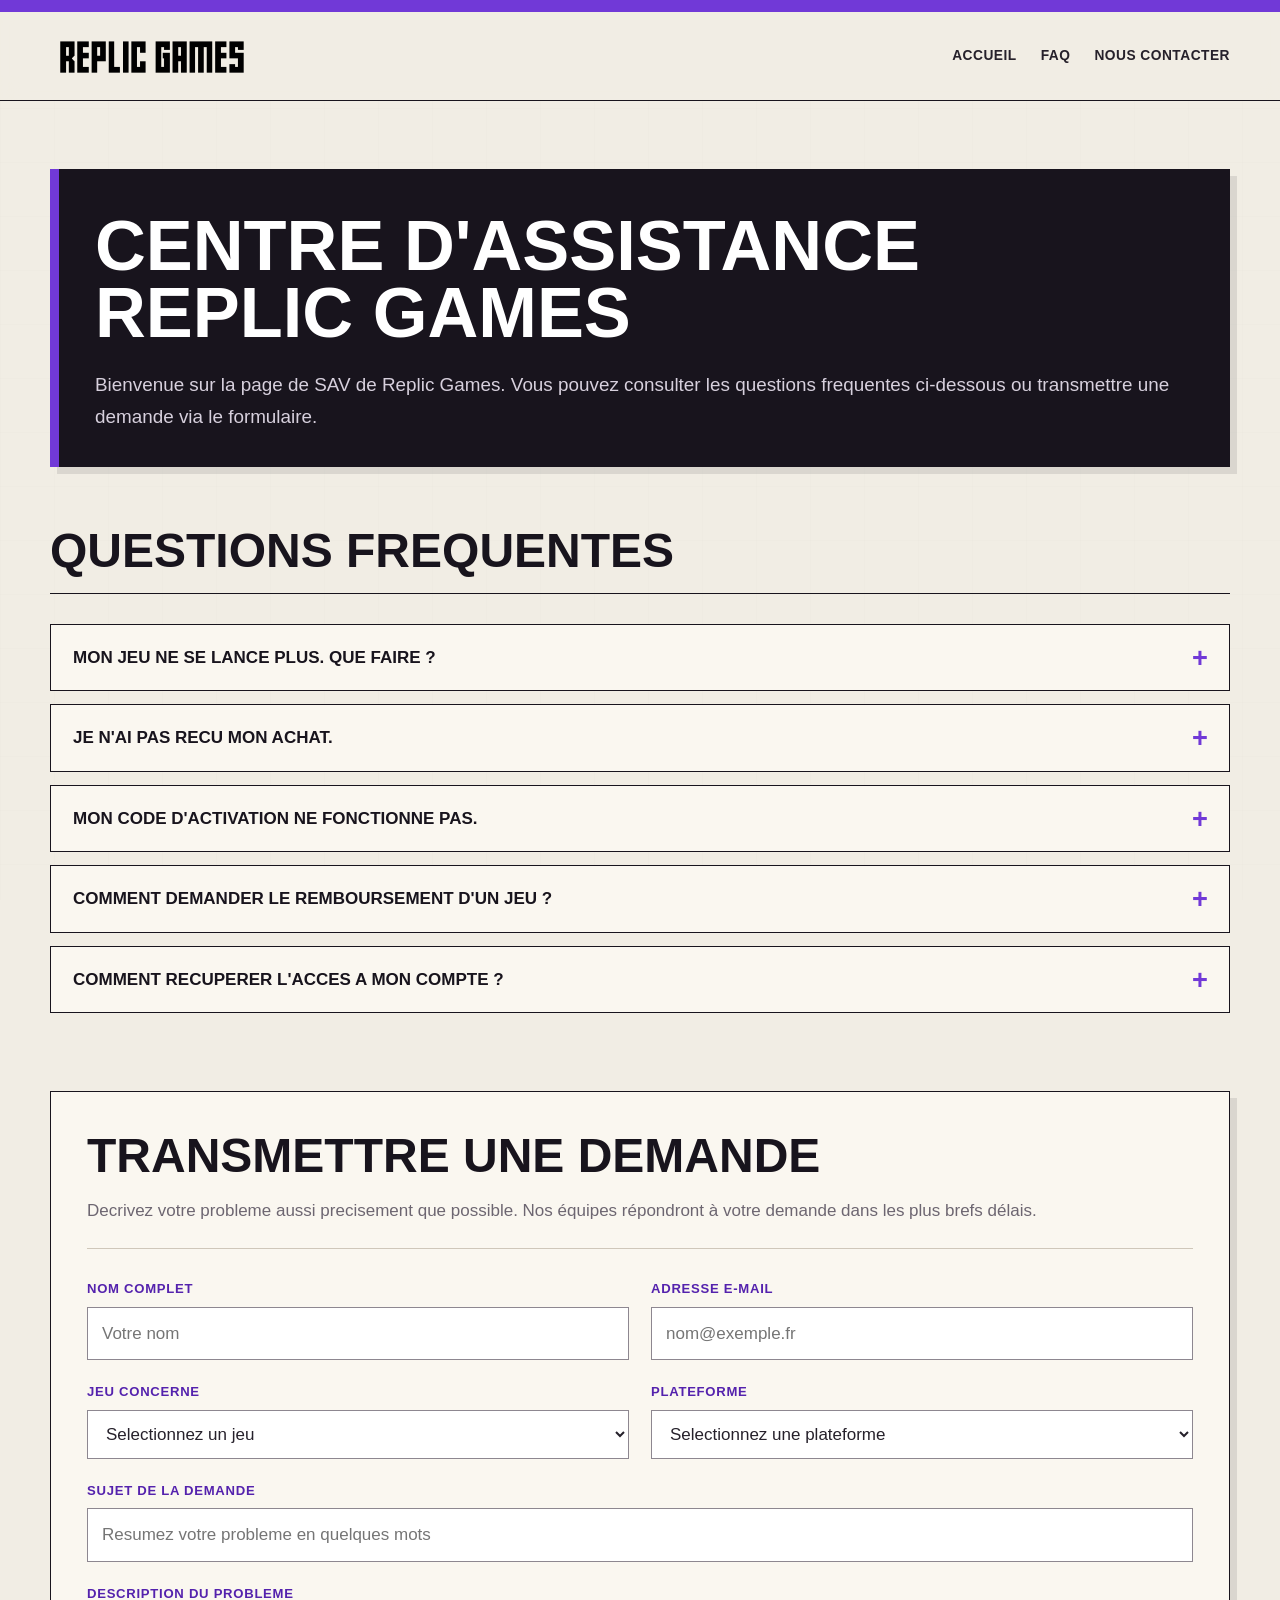
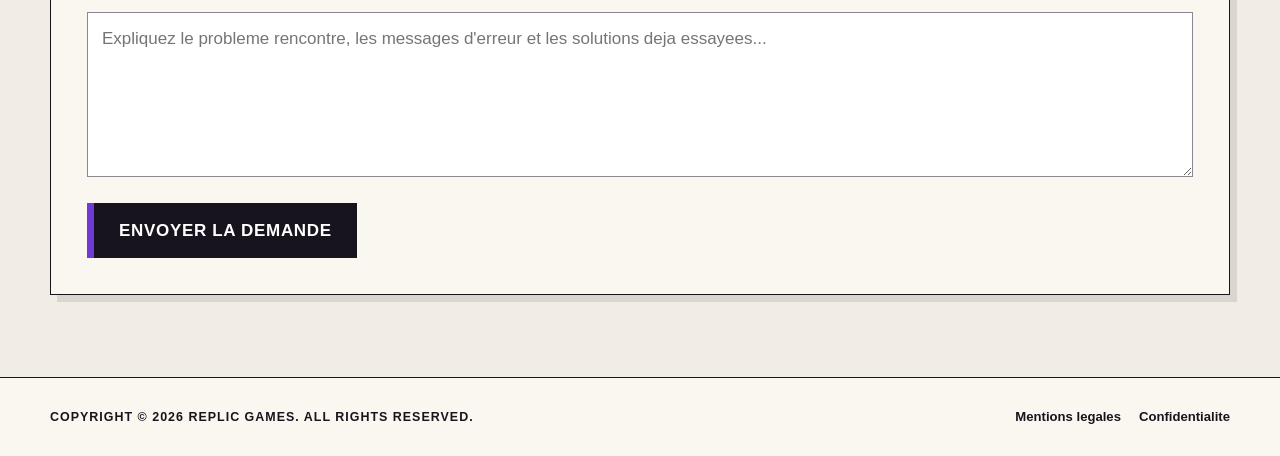
==== index.html @ 08bccaef "V1 du site" ====
<!DOCTYPE html>
<html lang="fr">
<head>
    <meta charset="UTF-8">
    <meta name="viewport" content="width=device-width, initial-scale=1.0">
    <meta name="description" content="Centre d'assistance officiel de Replic Games.">
    <title>Centre d'assistance - Replic Games</title>

    <link rel="stylesheet" href="styles.css">
    <script src="script.js" defer></script>
</head>
<body>
    <div id="site-header"></div>

    <main id="top">
        <section id="home" class="page-section support-home support-home-single" aria-labelledby="home-title">
            <div class="home-hero-sav">
                <h1 id="home-title">Centre d'assistance Replic Games</h1>
                <p class="support-home-intro">
                    Bienvenue sur la page de SAV de Replic Games. Vous pouvez consulter les
                    questions frequentes ci-dessous ou transmettre une demande via le formulaire.
                </p>
            </div>
        </section>

        <section id="faq" class="page-section section-faq" aria-labelledby="faq-title">
            <div class="section-heading">
                <div>
                    <h2 id="faq-title">Questions frequentes</h2>
                </div>
            </div>

            <div class="faq-list">
                <details>
                    <summary>Mon jeu ne se lance plus. Que faire ?</summary>
                    <p>
                        Verifiez que votre systeme est a jour, redemarrez votre appareil puis controlez
                        l'integrite des fichiers du jeu depuis votre plateforme de telechargement.
                    </p>
                </details>

                <details>
                    <summary>Je n'ai pas recu mon achat.</summary>
                    <p>
                        Verifiez l'historique de vos commandes ainsi que l'adresse e-mail associee a
                        votre compte. Certains achats peuvent necessiter quelques minutes avant d'apparaitre.
                    </p>
                </details>

                <details>
                    <summary>Mon code d'activation ne fonctionne pas.</summary>
                    <p>
                        Assurez-vous que le code a ete saisi sans espace et sur la plateforme correspondante.
                        Un code deja utilise ne peut generalement pas etre active une seconde fois.
                    </p>
                </details>

                <details>
                    <summary>Comment demander le remboursement d'un jeu ?</summary>
                    <p>
                        Les demandes sont etudiees selon la date d'achat, le temps d'utilisation et les
                        conditions generales de la plateforme concernee.
                    </p>
                </details>

                <details>
                    <summary>Comment recuperer l'acces a mon compte ?</summary>
                    <p>
                        Utilisez la procedure "Mot de passe oublie" depuis la page de connexion.
                        Un message de recuperation sera envoye a l'adresse associee au compte.
                    </p>
                </details>
            </div>
        </section>

        <section id="contact" class="page-section" aria-labelledby="contact-title">
            <div class="form-panel">
                <div class="panel-heading">
                    <h2 id="contact-title">Transmettre une demande</h2>
                    <p>
                        Decrivez votre probleme aussi precisement que possible. Nos équipes répondront à votre demande dans les plus brefs délais.
                    </p>
                </div>

                <form id="support-form" novalidate>
                    <div class="form-grid">
                        <div class="form-group">
                            <label for="name">Nom complet</label>
                            <input id="name" name="name" type="text" placeholder="Votre nom">
                        </div>

                        <div class="form-group">
                            <label for="email">Adresse e-mail</label>
                            <input id="email" name="email" type="email" placeholder="nom@exemple.fr">
                        </div>

                        <div class="form-group">
                            <label for="game">Jeu concerne</label>
                            <select id="game" name="game">
                                <option value="">Selectionnez un jeu</option>
                                <option>Jeu video 1</option>
                                <option>Jeu video 2</option>
                                <option>Jeu video 3</option>
                                <option>Autre produit</option>
                            </select>
                        </div>

                        <div class="form-group">
                            <label for="platform">Plateforme</label>
                            <select id="platform" name="platform">
                                <option value="">Selectionnez une plateforme</option>
                                <option>PC</option>
                                <option>PlayStation 5</option>
                                <option>Xbox Series</option>
                                <option>Nintendo Switch</option>
                                <option>Mobile</option>
                                <option>Autre</option>
                            </select>
                        </div>

                        <div class="form-group full-width">
                            <label for="subject">Sujet de la demande</label>
                            <input
                                id="subject"
                                name="subject"
                                type="text"
                                placeholder="Resumez votre probleme en quelques mots"
                            >
                        </div>

                        <div class="form-group full-width">
                            <label for="message">Description du probleme</label>
                            <textarea
                                id="message"
                                name="message"
                                placeholder="Expliquez le probleme rencontre, les messages d'erreur et les solutions deja essayees..."
                            ></textarea>
                        </div>

                    </div>

                    <div class="form-actions">
                        <button class="submit-button" type="submit">Envoyer la demande</button>
                    </div>

                    <div id="fake-message" class="fake-message" role="status" aria-live="polite">
                        <strong>Service temporairement indisponible.</strong>
                        Votre demande n'a pas ete transmise. Veuillez reessayer ulterieurement.
                    </div>
                </form>
            </div>
        </section>
    </main>

    <div id="site-footer"></div>
</body>
</html>
---- styles.css ----
:root {
    --purple: #7139d7;
    --purple-dark: #5422ad;
    --purple-soft: #bda0f4;
    --ink: #18141d;
    --text: #26212b;
    --muted: #6d6671;
    --paper: #f1ede4;
    --paper-light: #faf7f0;
    --white: #ffffff;
    --border: #cfc7ba;
    --success: #55a96b;
    --danger-soft: #fff1d7;
    --shadow: 7px 7px 0 rgba(24, 20, 29, 0.10);
    --content-width: 1180px;
}

* {
    box-sizing: border-box;
}

html {
    scroll-behavior: smooth;
}

body {
    margin: 0;
    color: var(--text);
    background: var(--paper);
    font-family: Calibri, Carlito, "Segoe UI", Arial, sans-serif;
    font-size: 17px;
    line-height: 1.5;
}

body::before {
    content: "";
    position: fixed;
    inset: 0;
    z-index: -2;
    pointer-events: none;
    opacity: 0.24;
    background-image:
        linear-gradient(rgba(24, 20, 29, 0.035) 1px, transparent 1px),
        linear-gradient(90deg, rgba(24, 20, 29, 0.035) 1px, transparent 1px);
    background-size: 54px 54px;
}

a {
    color: inherit;
    text-decoration: none;
}

button,
input,
select,
textarea {
    font: inherit;
}

button,
a,
summary {
    -webkit-tap-highlight-color: transparent;
}

img {
    max-width: 100%;
}

.sr-only {
    position: absolute;
    width: 1px;
    height: 1px;
    padding: 0;
    margin: -1px;
    overflow: hidden;
    clip: rect(0, 0, 0, 0);
    white-space: nowrap;
    border: 0;
}

.top-accent {
    height: 12px;
    background: var(--purple);
}

.site-header {
    position: sticky;
    top: 0;
    z-index: 20;
    background: rgba(241, 237, 228, 0.97);
    backdrop-filter: blur(12px);
    border-bottom: 1px solid var(--ink);
}

.header-shell,
.hero-shell,
.page-section,
.footer-shell {
    width: min(calc(100% - 48px), var(--content-width));
    margin: 0 auto;
}

.header-shell {
    min-height: 88px;
    display: flex;
    align-items: center;
    justify-content: space-between;
    gap: 34px;
    border-top: 1px solid transparent;
}

.brand {
    min-width: 0;
    display: flex;
    align-items: center;
    gap: 22px;
}

.brand-wordmark {
    width: min(330px, 34vw);
    max-height: 68px;
    object-fit: contain;
    object-position: left center;
}

.brand-wordmark.is-missing,
.footer-emblem.is-missing {
    display: none;
}

.brand-wordmark:not(.is-missing) + .brand-fallback,
.footer-emblem:not(.is-missing) + .footer-emblem-fallback {
    display: none;
}

.brand-fallback {
    color: var(--ink);
    font-family: Impact, Haettenschweiler, "Arial Narrow Bold", sans-serif;
    font-size: clamp(2rem, 4vw, 3.45rem);
    line-height: 0.82;
    letter-spacing: 0.015em;
    white-space: nowrap;
}

.brand-copy {
    min-width: 160px;
    padding-left: 20px;
    display: flex;
    flex-direction: column;
    border-left: 1px solid var(--ink);
}

.brand-kicker,
.section-label,
.eyebrow,
.hero-badge-code {
    color: var(--purple);
    font-weight: 800;
    font-size: 0.78rem;
    letter-spacing: 0.08em;
    text-transform: uppercase;
}

.brand-title {
    color: var(--ink);
    font-weight: 800;
    font-size: 1.05rem;
    text-transform: uppercase;
}

.main-navigation {
    display: flex;
    align-items: center;
    justify-content: flex-end;
    gap: 24px;
    font-weight: 800;
    font-size: 0.86rem;
    letter-spacing: 0.035em;
    text-transform: uppercase;
}

.main-navigation a {
    padding: 9px 0 6px;
    border-bottom: 3px solid transparent;
}

.main-navigation a:hover,
.main-navigation a:focus-visible {
    color: var(--purple-dark);
    border-bottom-color: var(--purple);
}

.menu-toggle {
    display: none;
    width: 48px;
    height: 44px;
    padding: 10px;
    border: 1px solid var(--ink);
    background: var(--paper-light);
    cursor: pointer;
}

.menu-toggle-line {
    display: block;
    height: 2px;
    margin: 5px 0;
    background: var(--ink);
}

.hero {
    position: relative;
    overflow: hidden;
    border-bottom: 1px solid var(--ink);
}

.hero-grid {
    position: absolute;
    inset: 0;
    opacity: 0.4;
    pointer-events: none;
    background-image:
        linear-gradient(rgba(113, 57, 215, 0.085) 1px, transparent 1px),
        linear-gradient(90deg, rgba(113, 57, 215, 0.085) 1px, transparent 1px);
    background-size: 72px 72px;
    mask-image: linear-gradient(to right, transparent 4%, black 48%, transparent 96%);
}

.hero-shell {
    position: relative;
    padding: 72px 0 76px;
    display: grid;
    grid-template-columns: minmax(0, 1.75fr) minmax(280px, 0.65fr);
    gap: 54px;
    align-items: center;
}

.hero-copy {
    max-width: 790px;
}

.eyebrow {
    margin: 0 0 12px;
}

.hero h1 {
    max-width: 780px;
    margin: 0;
    color: var(--ink);
    font-size: clamp(2.6rem, 6.4vw, 5.7rem);
    line-height: 0.95;
    letter-spacing: -0.035em;
    text-transform: uppercase;
}

.hero-intro {
    max-width: 680px;
    margin: 28px 0 0;
    color: var(--muted);
    font-size: 1.2rem;
}

.search-box {
    max-width: 740px;
    margin-top: 34px;
    display: grid;
    grid-template-columns: 1fr auto;
    background: var(--paper-light);
    border: 1px solid var(--ink);
    box-shadow: var(--shadow);
}

.search-box input {
    min-width: 0;
    padding: 17px 18px;
    color: var(--text);
    background: transparent;
    border: 0;
    outline: none;
}

.search-box input:focus {
    box-shadow: inset 0 0 0 3px rgba(113, 57, 215, 0.24);
}

.search-box button,
.submit-button {
    color: var(--white);
    font-weight: 800;
    letter-spacing: 0.04em;
    text-transform: uppercase;
    background: var(--ink);
    border: 0;
    border-left: 7px solid var(--purple);
    cursor: pointer;
    transition: background 0.18s ease, transform 0.18s ease;
}

.search-box button {
    padding: 16px 24px;
}

.search-box button:hover,
.submit-button:hover {
    background: var(--purple-dark);
}

.search-box button:active,
.submit-button:active {
    transform: translateY(1px);
}

.search-feedback {
    min-height: 1.4em;
    margin: 14px 0 0;
    color: var(--purple-dark);
    font-weight: 700;
}

.hero-badge {
    min-height: 296px;
    padding: 32px 30px 27px;
    color: var(--white);
    background: var(--ink);
    border-left: 9px solid var(--purple);
    box-shadow: var(--shadow);
}

.hero-badge-mark {
    width: 58px;
    height: 58px;
    margin-left: auto;
    display: grid;
    place-items: center;
    color: var(--white);
    font-size: 2.05rem;
    font-weight: 900;
}

.hero-badge-title {
    margin: 26px 0 7px;
    color: var(--purple-soft);
    font-weight: 800;
    font-size: 1.06rem;
    text-transform: uppercase;
}

.hero-badge p:not(.hero-badge-title) {
    margin: 0;
    color: #e8e4eb;
}

.hero-badge-code {
    display: block;
    margin-top: 30px;
    color: var(--purple-soft);
}

.page-section {
    padding: 68px 0;
}

.home-hero-sav {
    padding: 38px 36px 34px;
    color: var(--white);
    background: var(--ink);
    border-left: 9px solid var(--purple);
    box-shadow: var(--shadow);
}

.home-hero-sav h1 {
    margin: 6px 0 0;
    color: var(--white);
    font-size: clamp(2.4rem, 5.5vw, 4.6rem);
    line-height: 0.95;
    text-transform: uppercase;
}

.home-hero-sav .support-home-intro {
    color: #d7d0dd;
}

.home-hero-sav .support-home-badge-code {
    display: inline-block;
    margin-top: 26px;
}

.support-home {
    padding-bottom: 26px;
}

.support-home-intro {
    max-width: none;
    margin: 22px 0 0;
    color: var(--muted);
    font-size: 1.18rem;
    line-height: 1.7;
}

#home,
#faq,
#contact {
    scroll-margin-top: 112px;
}

.support-home-badge-code {
    color: #c9c2ce;
    font-size: 0.8rem;
    font-weight: 800;
    letter-spacing: 0.08em;
    text-transform: uppercase;
}

.section-categories {
    border-bottom: 1px solid var(--border);
}

.section-heading {
    margin-bottom: 30px;
    padding-bottom: 18px;
    display: flex;
    align-items: flex-end;
    justify-content: space-between;
    gap: 28px;
    border-bottom: 1px solid var(--ink);
}

.section-heading h2,
.panel-heading h2,
.info-panel h2 {
    margin: 4px 0 0;
    color: var(--ink);
    font-size: clamp(2rem, 4vw, 3rem);
    line-height: 1;
    text-transform: uppercase;
}

.section-heading > p {
    max-width: 430px;
    margin: 0;
    color: var(--muted);
}

.categories-grid {
    display: grid;
    grid-template-columns: repeat(4, minmax(0, 1fr));
    gap: 20px;
}

.category-card {
    position: relative;
    min-height: 284px;
    padding: 28px 24px 24px;
    display: flex;
    flex-direction: column;
    background: var(--paper-light);
    border: 1px solid var(--ink);
    box-shadow: 5px 5px 0 rgba(24, 20, 29, 0.08);
    transition: transform 0.18s ease, box-shadow 0.18s ease, border-left-width 0.18s ease;
}

.category-card::before {
    content: "";
    position: absolute;
    top: -1px;
    left: -1px;
    width: 7px;
    height: calc(100% + 2px);
    background: var(--purple);
    transform: scaleY(0);
    transform-origin: bottom;
    transition: transform 0.18s ease;
}

.category-card:hover,
.category-card:focus-visible {
    transform: translateY(-5px);
    box-shadow: 8px 8px 0 rgba(24, 20, 29, 0.12);
}

.category-card:hover::before,
.category-card:focus-visible::before {
    transform: scaleY(1);
}

.category-index {
    align-self: flex-end;
    color: var(--purple);
    font-size: 0.82rem;
    font-weight: 900;
    letter-spacing: 0.1em;
}

.category-icon {
    margin: 6px 0 18px;
    font-size: 2.1rem;
}

.category-card h3 {
    margin: 0 0 9px;
    color: var(--ink);
    font-size: 1.23rem;
    text-transform: uppercase;
}

.category-card p {
    margin: 0;
    color: var(--muted);
}

.category-link {
    margin-top: auto;
    padding-top: 22px;
    color: var(--purple-dark);
    font-weight: 800;
    font-size: 0.84rem;
    letter-spacing: 0.03em;
    text-transform: uppercase;
}

.support-layout {
    display: grid;
    grid-template-columns: minmax(0, 1.75fr) minmax(310px, 0.75fr);
    gap: 28px;
    align-items: start;
}

.form-panel {
    padding: 36px;
    background: var(--paper-light);
    border: 1px solid var(--ink);
    box-shadow: var(--shadow);
}

.panel-heading {
    margin-bottom: 30px;
    padding-bottom: 24px;
    border-bottom: 1px solid var(--border);
}

.panel-heading p:last-child {
    margin: 18px 0 0;
    color: var(--muted);
}

.form-grid {
    display: grid;
    grid-template-columns: repeat(2, minmax(0, 1fr));
    gap: 22px;
}

.form-group {
    display: flex;
    flex-direction: column;
    gap: 8px;
}

.form-group.full-width {
    grid-column: 1 / -1;
}

label {
    color: var(--purple-dark);
    font-weight: 800;
    font-size: 0.82rem;
    letter-spacing: 0.055em;
    text-transform: uppercase;
}

input,
select,
textarea {
    width: 100%;
    padding: 13px 14px;
    color: var(--text);
    background: var(--white);
    border: 1px solid #8d8790;
    border-radius: 0;
    outline: none;
}

input:focus,
select:focus,
textarea:focus {
    border-color: var(--purple);
    box-shadow: 0 0 0 3px rgba(113, 57, 215, 0.16);
}

textarea {
    min-height: 165px;
    resize: vertical;
}

input[type="file"] {
    padding: 10px;
    background: var(--paper);
}

.form-actions {
    margin-top: 26px;
    display: flex;
    align-items: center;
    justify-content: space-between;
    gap: 20px;
}

.form-note {
    margin: 0;
    color: var(--muted);
    font-size: 0.88rem;
}

.submit-button {
    padding: 15px 25px;
}

.fake-message {
    display: none;
    margin-top: 22px;
    padding: 16px 18px;
    color: #5d4500;
    background: var(--danger-soft);
    border: 1px solid #dbbd5d;
    border-left: 7px solid #d49a00;
}

.fake-message.visible {
    display: block;
}

.fake-message strong {
    display: block;
    color: #3f2f00;
    text-transform: uppercase;
}

.info-panel {
    position: sticky;
    top: 145px;
    padding: 34px 31px 28px;
    color: var(--white);
    background: var(--ink);
    border-left: 9px solid var(--purple);
    box-shadow: var(--shadow);
}

.info-panel-header {
    display: flex;
    align-items: center;
    justify-content: space-between;
    gap: 16px;
}

.section-label.light {
    color: var(--purple-soft);
}

.info-symbol {
    font-size: 2rem;
    font-weight: 900;
}

.info-panel h2 {
    margin-top: 14px;
    color: var(--white);
    font-size: 2.2rem;
}

.service-status {
    margin: 25px 0 20px;
    padding: 18px;
    display: flex;
    align-items: flex-start;
    gap: 14px;
    background: rgba(255, 255, 255, 0.075);
    border: 1px solid rgba(255, 255, 255, 0.18);
}

.status-dot {
    width: 12px;
    height: 12px;
    margin-top: 5px;
    flex: 0 0 auto;
    border-radius: 50%;
    background: var(--success);
    box-shadow: 0 0 0 5px rgba(85, 169, 107, 0.18);
}

.service-status strong,
.service-status span {
    display: block;
}

.service-status span {
    margin-top: 5px;
    color: #c9c2ce;
    font-size: 0.87rem;
}

.info-list {
    margin: 0;
}

.info-list > div {
    padding: 17px 0;
    border-bottom: 1px solid rgba(255, 255, 255, 0.16);
}

.info-list dt {
    color: var(--purple-soft);
    font-weight: 800;
    font-size: 0.75rem;
    letter-spacing: 0.07em;
    text-transform: uppercase;
}

.info-list dd {
    margin: 5px 0 0;
    font-weight: 700;
}

.info-panel-footnote {
    margin: 24px 0 0;
    color: #9e96a4;
    font-size: 0.72rem;
    letter-spacing: 0.08em;
}

.section-faq {
    padding-top: 30px;
}

.section-faq + .page-section {
    padding-top: 10px;
}

.faq-list {
    display: grid;
    gap: 13px;
}

.faq-list details {
    background: var(--paper-light);
    border: 1px solid var(--ink);
}

.faq-list summary {
    position: relative;
    padding: 20px 58px 20px 22px;
    color: var(--ink);
    font-weight: 800;
    list-style: none;
    cursor: pointer;
    text-transform: uppercase;
}

.faq-list summary::-webkit-details-marker {
    display: none;
}

.faq-list summary::after {
    content: "+";
    position: absolute;
    right: 21px;
    top: 50%;
    color: var(--purple);
    font-size: 1.7rem;
    transform: translateY(-50%);
}

.faq-list details[open] summary::after {
    content: "−";
}

.faq-list details[open] summary {
    border-bottom: 1px solid var(--border);
}

.faq-list details p {
    margin: 0;
    padding: 18px 22px 22px;
    color: var(--muted);
}

.site-footer {
    margin-top: 14px;
    color: var(--ink);
    background: var(--paper-light);
    border-top: 1px solid var(--ink);
}

.footer-shell {
    min-height: 78px;
    display: grid;
    grid-template-columns: minmax(0, 1fr) auto;
    align-items: center;
    gap: 24px;
}

.footer-shell > p {
    margin: 0;
    font-size: 0.78rem;
    font-weight: 800;
    letter-spacing: 0.08em;
    text-align: left;
    text-transform: uppercase;
}

.footer-shell nav {
    display: flex;
    gap: 18px;
    font-size: 0.82rem;
    font-weight: 700;
}

.footer-shell a:hover {
    color: var(--purple-dark);
}

.legal-page {
    padding: 68px 0 82px;
}

.legal-shell {
    width: min(calc(100% - 48px), 880px);
    margin: 0 auto;
}

.legal-card {
    padding: 38px 36px 34px;
    background: var(--paper-light);
    border: 1px solid var(--ink);
    box-shadow: var(--shadow);
}

.legal-card h1 {
    margin: 0 0 22px;
    color: var(--ink);
    font-size: clamp(2.2rem, 5vw, 3.6rem);
    line-height: 0.95;
    text-transform: uppercase;
}

.legal-card p {
    margin: 0 0 18px;
    color: var(--muted);
}

.legal-card p:last-child {
    margin-bottom: 0;
}

@media (max-width: 1020px) {
    .header-shell {
        min-height: 92px;
    }

    .brand-copy {
        display: none;
    }

    .main-navigation {
        gap: 16px;
        font-size: 0.78rem;
    }

    .hero-shell,
    .support-layout {
        grid-template-columns: 1fr;
    }

    .hero-badge {
        min-height: auto;
    }

    .categories-grid {
        grid-template-columns: repeat(2, minmax(0, 1fr));
    }

    .info-panel {
        position: static;
    }
}

@media (max-width: 760px) {
    body {
        font-size: 16px;
    }

    .header-shell,
    .hero-shell,
    .page-section,
    .footer-shell {
        width: min(calc(100% - 28px), var(--content-width));
    }

    .top-accent {
        height: 8px;
    }

    .header-shell {
        min-height: 68px;
    }

    .brand-wordmark {
        width: min(245px, 62vw);
        max-height: 52px;
    }

    .brand-fallback {
        font-size: clamp(1.85rem, 9vw, 2.6rem);
    }

    .menu-toggle {
        display: block;
        flex: 0 0 auto;
    }

    .main-navigation {
        position: absolute;
        top: calc(100% + 1px);
        left: 0;
        right: 0;
        display: none;
        padding: 18px 22px 24px;
        flex-direction: column;
        align-items: stretch;
        background: var(--paper-light);
        border-bottom: 1px solid var(--ink);
        box-shadow: 0 12px 25px rgba(24, 20, 29, 0.16);
    }

    .main-navigation.open {
        display: flex;
    }

    .main-navigation a {
        padding: 10px 0;
    }

    .hero-shell {
        padding: 52px 0 56px;
        gap: 32px;
    }

    .hero h1 {
        font-size: clamp(2.45rem, 13vw, 4.1rem);
    }

    .search-box {
        grid-template-columns: 1fr;
    }

    .search-box button {
        border-left: 0;
        border-top: 6px solid var(--purple);
    }

    .page-section {
        padding: 48px 0;
    }

    .support-home {
        padding-bottom: 14px;
    }

    .section-faq + .page-section,
    .legal-page {
        padding-top: 48px;
    }

    .section-heading {
        align-items: flex-start;
        flex-direction: column;
        gap: 14px;
    }

    .categories-grid,
    .form-grid {
        grid-template-columns: 1fr;
    }

    .category-card {
        min-height: 240px;
    }

    .form-group.full-width {
        grid-column: auto;
    }

    .form-panel {
        padding: 25px 20px;
    }

    .home-hero-sav {
        padding: 25px 20px;
    }

    .legal-shell {
        width: min(calc(100% - 28px), 880px);
    }

    .legal-card {
        padding: 25px 20px;
    }

    .form-actions {
        align-items: stretch;
        flex-direction: column;
    }

    .submit-button {
        width: 100%;
    }

    .footer-shell {
        padding: 24px 0;
        grid-template-columns: 1fr;
    }

    .footer-shell nav {
        justify-content: flex-start;
    }
}

@media (prefers-reduced-motion: reduce) {
    html {
        scroll-behavior: auto;
    }

    *,
    *::before,
    *::after {
        transition-duration: 0.01ms !important;
        animation-duration: 0.01ms !important;
        animation-iteration-count: 1 !important;
    }
}
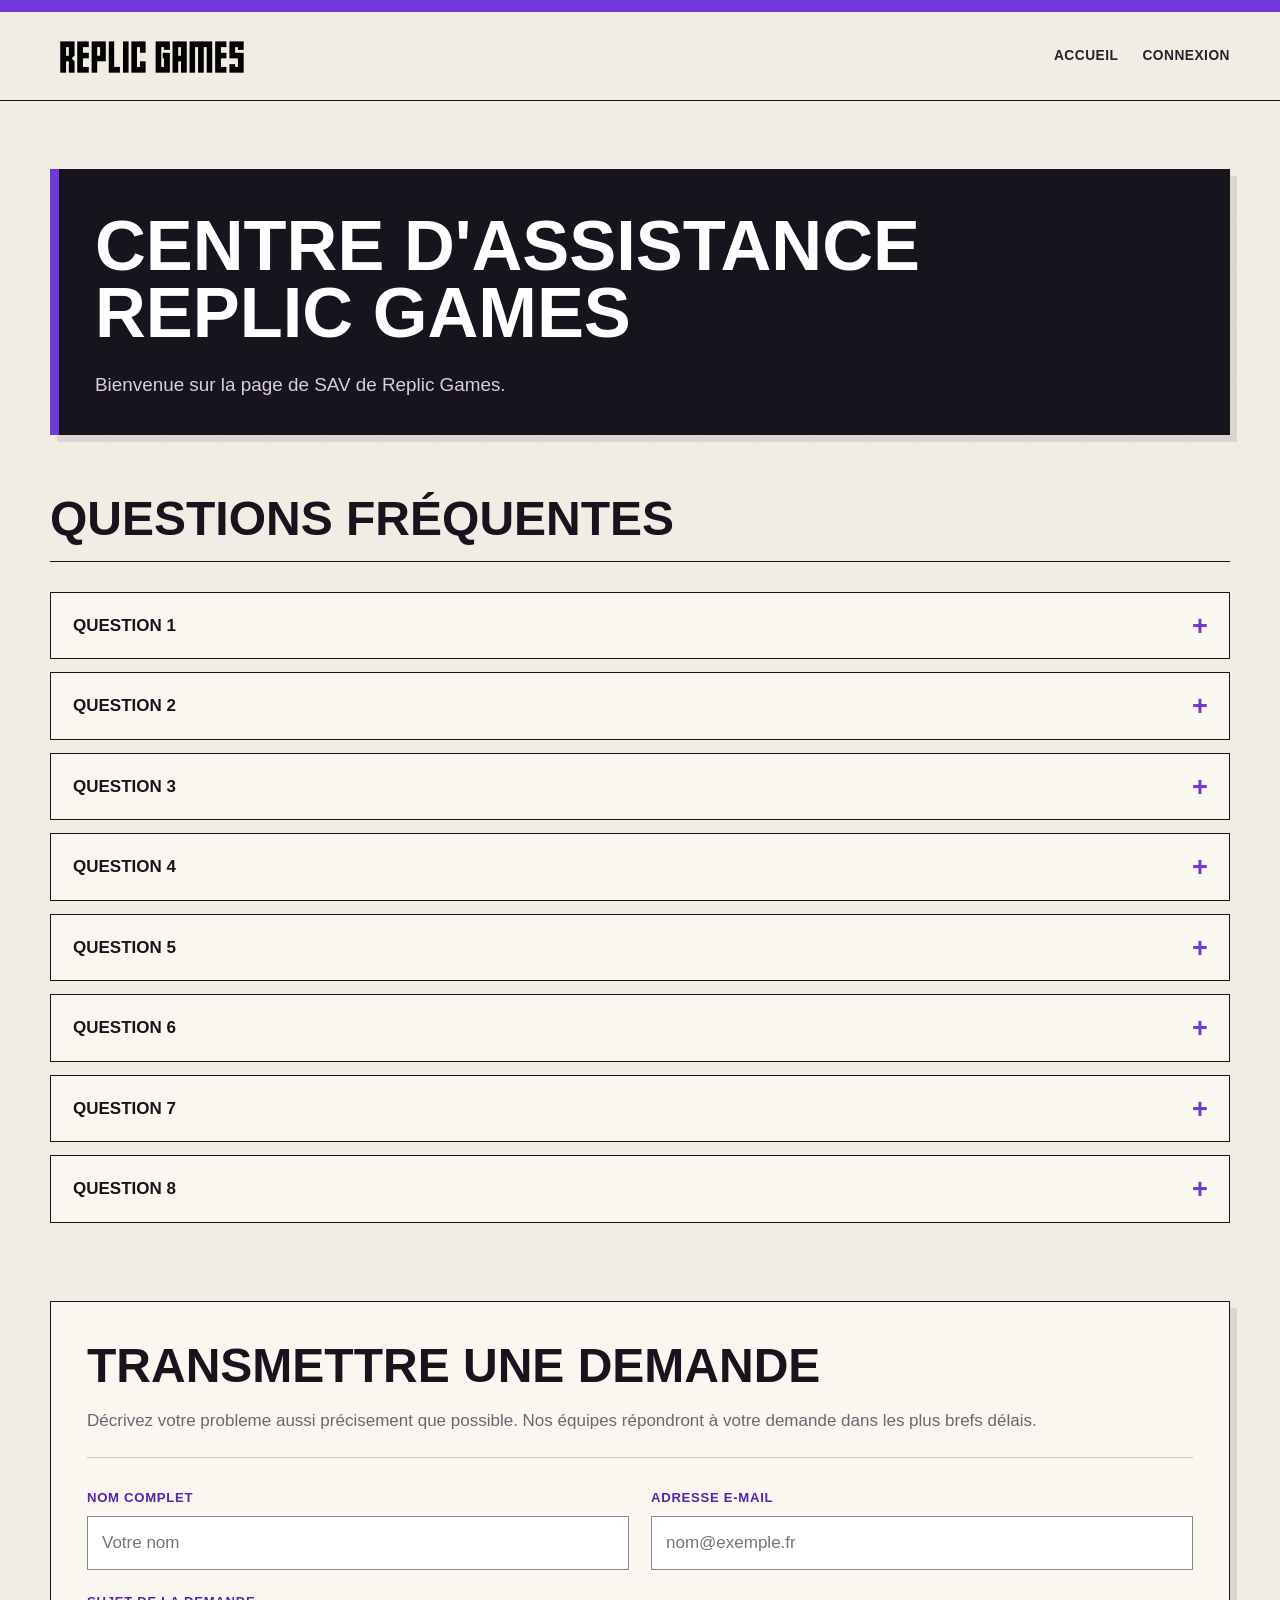
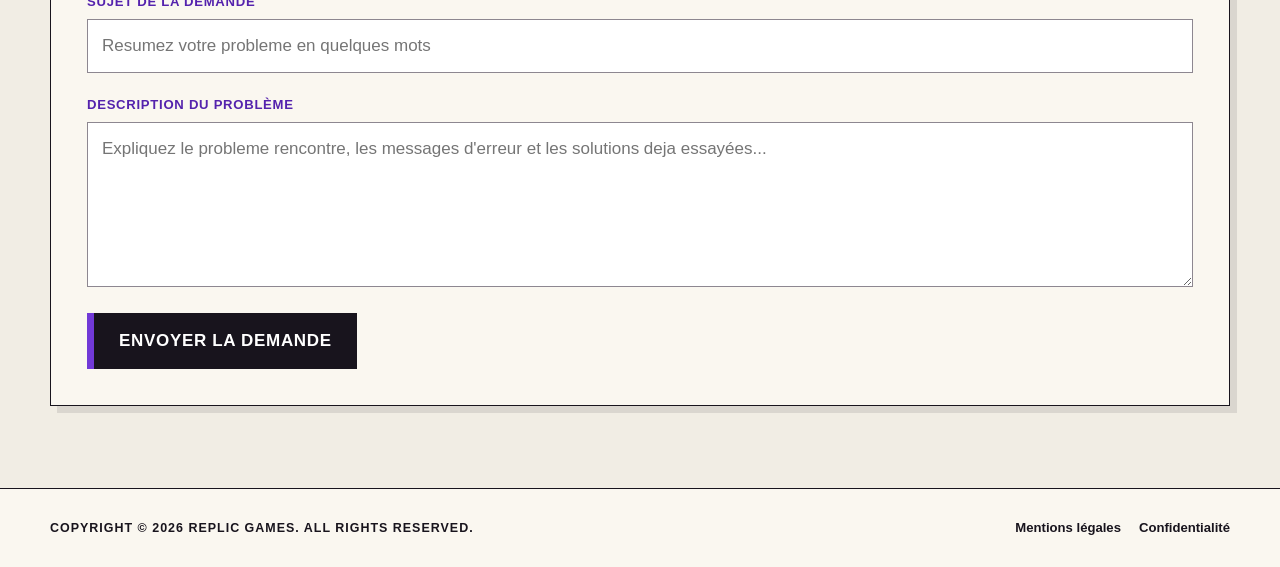
==== commit 509b13d6: "Update enigme hacker" ====
--- a/index.html
+++ b/index.html
@@ -17,8 +17,7 @@
             <div class="home-hero-sav">
                 <h1 id="home-title">Centre d'assistance Replic Games</h1>
                 <p class="support-home-intro">
-                    Bienvenue sur la page de SAV de Replic Games. Vous pouvez consulter les
-                    questions frequentes ci-dessous ou transmettre une demande via le formulaire.
+                    Bienvenue sur la page de SAV de Replic Games. 
                 </p>
             </div>
         </section>
@@ -26,48 +25,64 @@
         <section id="faq" class="page-section section-faq" aria-labelledby="faq-title">
             <div class="section-heading">
                 <div>
-                    <h2 id="faq-title">Questions frequentes</h2>
+                    <h2 id="faq-title">Questions fréquentes</h2>
                 </div>
             </div>
 
             <div class="faq-list">
-                <details>
-                    <summary>Mon jeu ne se lance plus. Que faire ?</summary>
+                <details class="timed-visibility is-hidden" data-visible-from="2026-08-03T08:00:00">
+                    <summary>QUESTION 1</summary>
                     <p>
-                        Verifiez que votre systeme est a jour, redemarrez votre appareil puis controlez
-                        l'integrite des fichiers du jeu depuis votre plateforme de telechargement.
+                        REPONSE 1
                     </p>
                 </details>
 
-                <details>
-                    <summary>Je n'ai pas recu mon achat.</summary>
+                <details class="timed-visibility is-hidden" data-visible-from="2026-08-04T08:00:00">
+                    <summary>QUESTION 2</summary>
                     <p>
-                        Verifiez l'historique de vos commandes ainsi que l'adresse e-mail associee a
-                        votre compte. Certains achats peuvent necessiter quelques minutes avant d'apparaitre.
+                        REPONSE 2
                     </p>
                 </details>
 
-                <details>
-                    <summary>Mon code d'activation ne fonctionne pas.</summary>
+                <details class="timed-visibility is-hidden" data-visible-from="2026-08-05T08:00:00">
+                    <summary>QUESTION 3</summary>
                     <p>
-                        Assurez-vous que le code a ete saisi sans espace et sur la plateforme correspondante.
-                        Un code deja utilise ne peut generalement pas etre active une seconde fois.
+                        REPONSE 3
                     </p>
                 </details>
 
-                <details>
-                    <summary>Comment demander le remboursement d'un jeu ?</summary>
+                <details class="timed-visibility is-hidden" data-visible-from="2026-08-06T08:00:00">
+                    <summary>QUESTION 4</summary>
                     <p>
-                        Les demandes sont etudiees selon la date d'achat, le temps d'utilisation et les
-                        conditions generales de la plateforme concernee.
+                        REPONSE 4
                     </p>
                 </details>
 
-                <details>
-                    <summary>Comment recuperer l'acces a mon compte ?</summary>
+                <details class="timed-visibility is-hidden" data-visible-from="2026-08-07T08:00:00">
+                    <summary>QUESTION 5</summary>
                     <p>
-                        Utilisez la procedure "Mot de passe oublie" depuis la page de connexion.
-                        Un message de recuperation sera envoye a l'adresse associee au compte.
+                        REPONSE 5
+                    </p>
+                </details>
+
+                <details class="timed-visibility is-hidden" data-visible-from="2026-08-08T08:00:00">
+                    <summary>QUESTION 6</summary>
+                    <p>
+                        REPONSE 6
+                    </p>
+                </details>
+
+                <details class="timed-visibility is-hidden" data-visible-from="2026-08-09T08:00:00">
+                    <summary>QUESTION 7</summary>
+                    <p>
+                        REPONSE 7
+                    </p>
+                </details>
+
+                <details class="timed-visibility is-hidden" data-visible-from="2026-08-10T08:00:00">
+                    <summary>QUESTION 8</summary>
+                    <p>
+                        REPONSE 8
                     </p>
                 </details>
             </div>
@@ -78,7 +93,7 @@
                 <div class="panel-heading">
                     <h2 id="contact-title">Transmettre une demande</h2>
                     <p>
-                        Decrivez votre probleme aussi precisement que possible. Nos équipes répondront à votre demande dans les plus brefs délais.
+                        Décrivez votre probleme aussi précisement que possible. Nos équipes répondront à votre demande dans les plus brefs délais.
                     </p>
                 </div>
 
@@ -94,30 +109,6 @@
                             <input id="email" name="email" type="email" placeholder="nom@exemple.fr">
                         </div>
 
-                        <div class="form-group">
-                            <label for="game">Jeu concerne</label>
-                            <select id="game" name="game">
-                                <option value="">Selectionnez un jeu</option>
-                                <option>Jeu video 1</option>
-                                <option>Jeu video 2</option>
-                                <option>Jeu video 3</option>
-                                <option>Autre produit</option>
-                            </select>
-                        </div>
-
-                        <div class="form-group">
-                            <label for="platform">Plateforme</label>
-                            <select id="platform" name="platform">
-                                <option value="">Selectionnez une plateforme</option>
-                                <option>PC</option>
-                                <option>PlayStation 5</option>
-                                <option>Xbox Series</option>
-                                <option>Nintendo Switch</option>
-                                <option>Mobile</option>
-                                <option>Autre</option>
-                            </select>
-                        </div>
-
                         <div class="form-group full-width">
                             <label for="subject">Sujet de la demande</label>
                             <input
@@ -129,11 +120,11 @@
                         </div>
 
                         <div class="form-group full-width">
-                            <label for="message">Description du probleme</label>
+                            <label for="message">Description du problème</label>
                             <textarea
                                 id="message"
                                 name="message"
-                                placeholder="Expliquez le probleme rencontre, les messages d'erreur et les solutions deja essayees..."
+                                placeholder="Expliquez le probleme rencontre, les messages d'erreur et les solutions deja essayées..."
                             ></textarea>
                         </div>
 
@@ -145,7 +136,7 @@
 
                     <div id="fake-message" class="fake-message" role="status" aria-live="polite">
                         <strong>Service temporairement indisponible.</strong>
-                        Votre demande n'a pas ete transmise. Veuillez reessayer ulterieurement.
+                        Votre demande n'a pas été transmise. Veuillez réessayer ultèrieurement.
                     </div>
                 </form>
             </div>
--- a/styles.css
+++ b/styles.css
@@ -25,11 +25,18 @@
 
 body {
     margin: 0;
+    min-height: 100vh;
+    display: flex;
+    flex-direction: column;
     color: var(--text);
     background: var(--paper);
     font-family: Calibri, Carlito, "Segoe UI", Arial, sans-serif;
     font-size: 17px;
     line-height: 1.5;
+}
+
+main {
+    flex: 1 0 auto;
 }
 
 body::before {
@@ -833,6 +840,71 @@
     box-shadow: var(--shadow);
 }
 
+.claim-banner {
+    margin: -38px -36px 30px;
+    padding: 0;
+    color: #dfffe3;
+    background: #050805;
+    border: 2px solid #2ccf5a;
+    box-shadow: none;
+    font-family: "Courier New", Courier, monospace;
+}
+
+.claim-banner.is-hidden {
+    display: none;
+}
+
+.timed-visibility.is-hidden {
+    display: none;
+}
+
+.claim-banner .section-label.light {
+    margin: 0;
+    padding: 14px 18px 12px;
+    display: block;
+    color: #050805;
+    background: #2ccf5a;
+    font-weight: 900;
+    letter-spacing: 0.12em;
+}
+
+.claim-banner h2,
+.claim-banner p {
+    padding-left: 22px;
+    padding-right: 22px;
+}
+
+.claim-banner h2 {
+    margin: 0;
+    padding-top: 20px;
+    padding-bottom: 16px;
+    color: #ffffff;
+    font-size: clamp(1.8rem, 4vw, 2.8rem);
+    line-height: 1;
+    letter-spacing: 0.06em;
+    text-transform: uppercase;
+    border-bottom: 1px solid rgba(44, 207, 90, 0.55);
+}
+
+.claim-banner p {
+    margin: 0;
+    padding-top: 14px;
+    color: #818181;
+    line-height: 1.7;
+}
+
+.claim-meta {
+    margin-top: 0;
+    padding-top: 18px !important;
+    padding-bottom: 18px;
+    color: #ffffff !important;
+    font-weight: 800;
+    font-size: 0.74rem !important;
+    letter-spacing: 0.08em;
+    text-transform: uppercase;
+    border-top: 1px solid rgba(44, 207, 90, 0.55);
+}
+
 .legal-card h1 {
     margin: 0 0 22px;
     color: var(--ink);
@@ -850,6 +922,58 @@
     margin-bottom: 0;
 }
 
+.account-layout {
+    display: grid;
+    grid-template-columns: minmax(0, 1.2fr) minmax(220px, 280px);
+    gap: 28px;
+    align-items: start;
+}
+
+.account-details p {
+    margin-bottom: 14px;
+}
+
+.account-photo-shell {
+    display: flex;
+    justify-content: flex-end;
+}
+
+.account-photo {
+    width: 100%;
+    max-width: 280px;
+    display: block;
+    border: 1px solid var(--ink);
+    box-shadow: var(--shadow);
+}
+
+.login-page {
+    padding: 68px 0 82px;
+}
+
+.login-shell {
+    width: min(calc(100% - 48px), 720px);
+    margin: 0 auto;
+}
+
+.login-panel {
+    padding: 38px 36px 34px;
+    background: var(--paper-light);
+    border: 1px solid var(--ink);
+    box-shadow: var(--shadow);
+}
+
+.login-panel h1 {
+    margin: 4px 0 0;
+    color: var(--ink);
+    font-size: clamp(2.2rem, 5vw, 3.6rem);
+    line-height: 1;
+    text-transform: uppercase;
+}
+
+.login-form .form-actions {
+    justify-content: flex-end;
+}
+
 @media (max-width: 1020px) {
     .header-shell {
         min-height: 92px;
@@ -865,7 +989,8 @@
     }
 
     .hero-shell,
-    .support-layout {
+    .support-layout,
+    .account-layout {
         grid-template-columns: 1fr;
     }
 
@@ -965,7 +1090,8 @@
     }
 
     .section-faq + .page-section,
-    .legal-page {
+    .legal-page,
+    .login-page {
         padding-top: 48px;
     }
 
@@ -1000,7 +1126,24 @@
         width: min(calc(100% - 28px), 880px);
     }
 
+    .login-shell {
+        width: min(calc(100% - 28px), 720px);
+    }
+
     .legal-card {
+        padding: 25px 20px;
+    }
+
+    .claim-banner {
+        margin: -25px -20px 24px;
+        padding: 0;
+    }
+
+    .account-photo-shell {
+        justify-content: flex-start;
+    }
+
+    .login-panel {
         padding: 25px 20px;
     }
 
